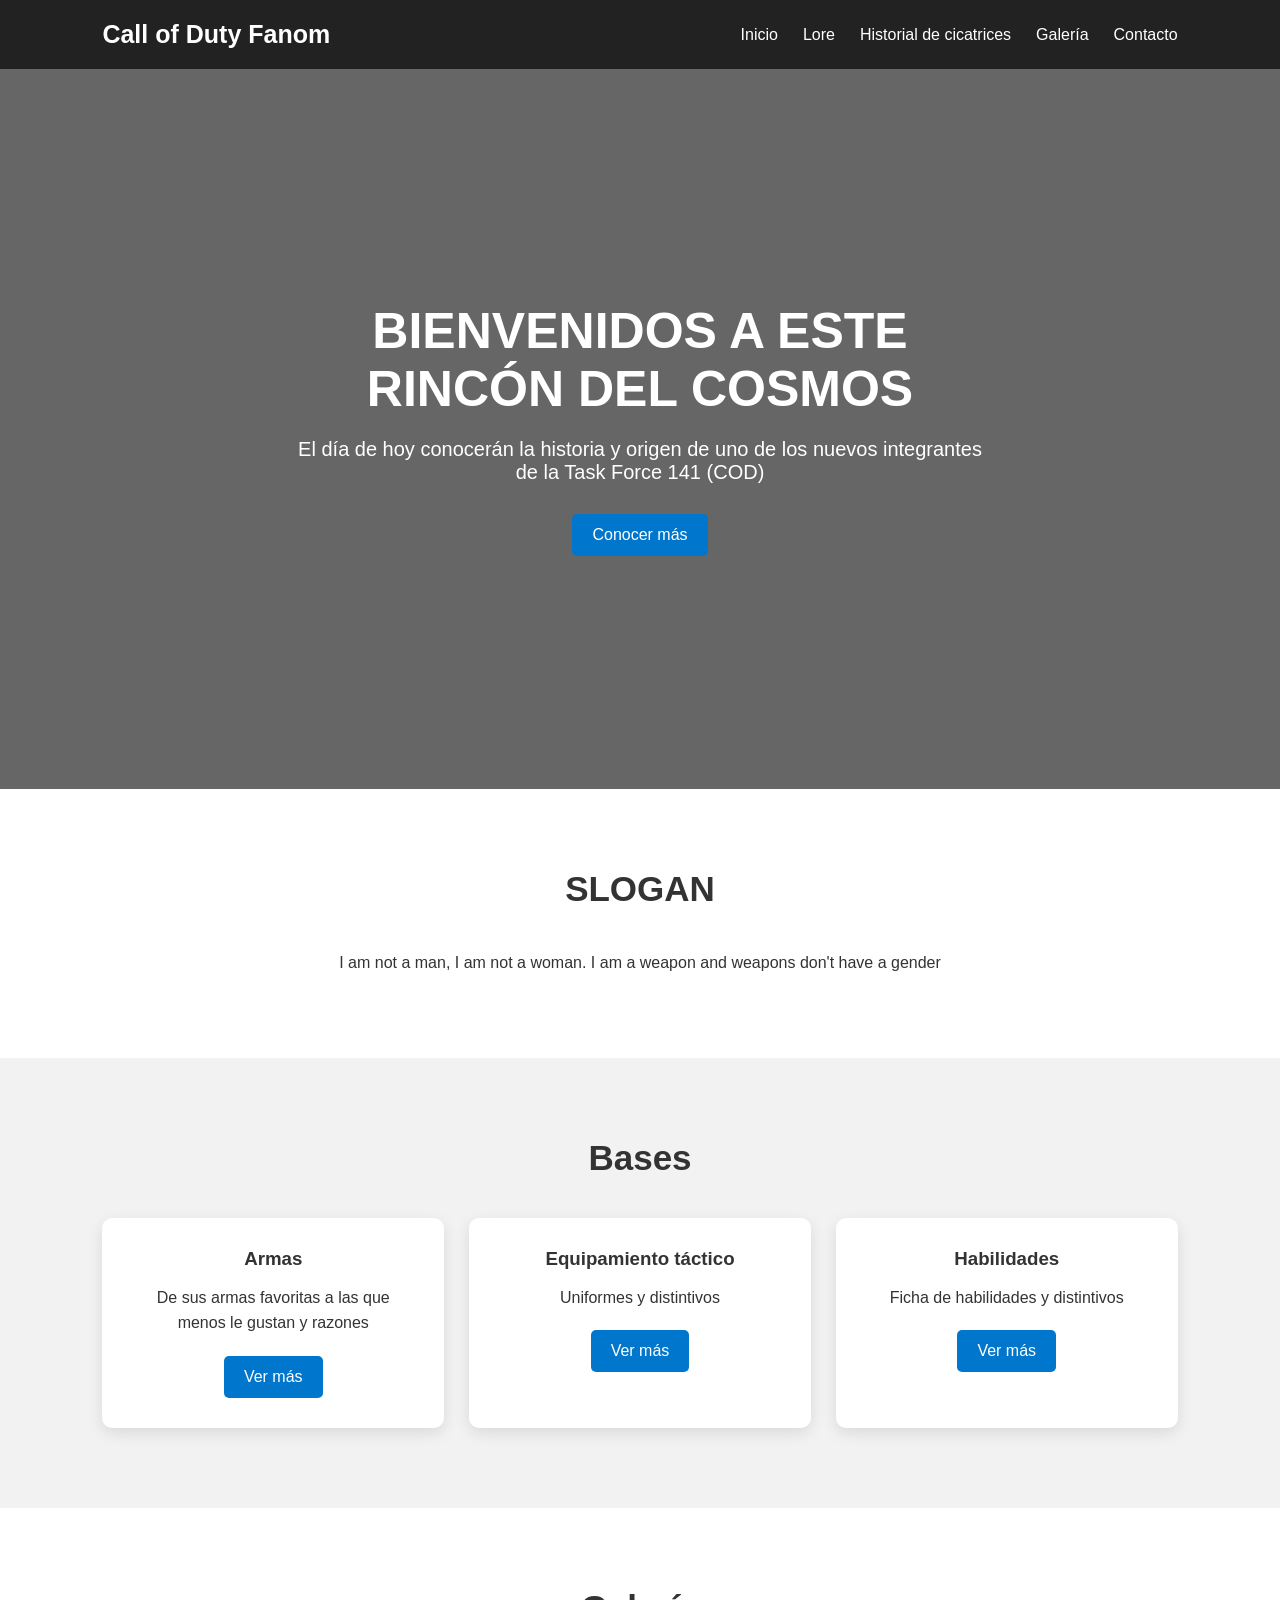
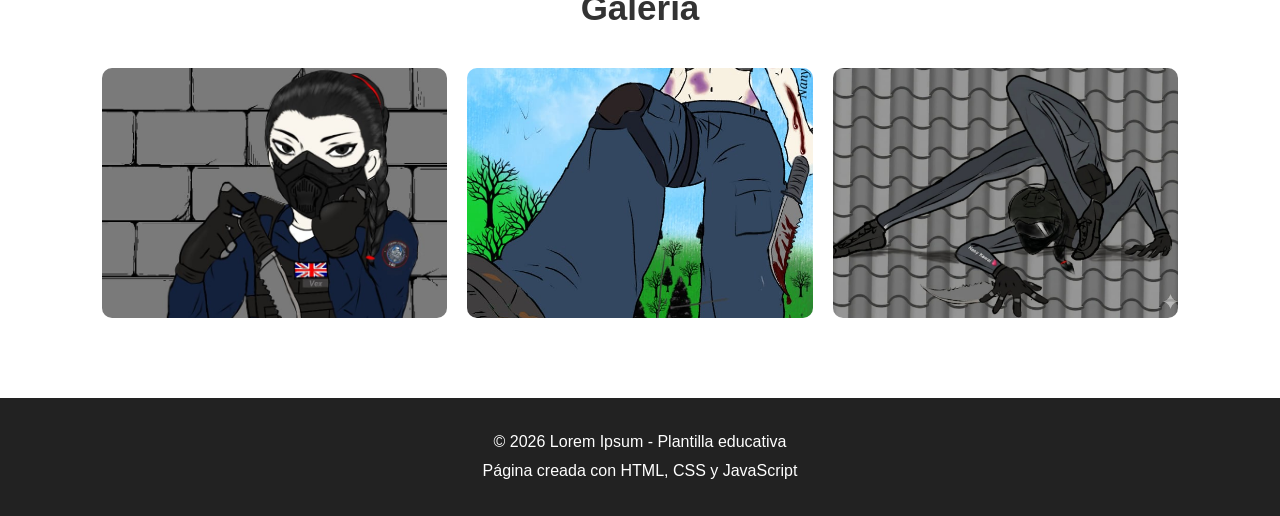
==== index.html @ 5d5fdd83 "Add files via upload" ====
<!DOCTYPE html>
<html lang="es">
<head>
    <meta charset="UTF-8">
    <meta name="viewport" content="width=device-width, initial-scale=1.0">

    <title>Call of Duty| Plantilla Fan Character (FC)</title>

    <!-- Conexión con CSS -->
    <link rel="stylesheet" href="styles.css">
</head>

<body>

    <!-- =========================
         ENCABEZADO
    ========================== -->
    <header>

        <div class="logo">
            Call of Duty Fanom
        </div>

        <nav>
            <a href="#inicio">Inicio</a>
            <a href="#nosotros">Lore</a>
            <a href="#servicios">Historial de cicatrices</a>
            <a href="#galeria">Galería</a>
            <a href="#contacto">Contacto</a>
        </nav>

    </header>


    <!-- =========================
         SECCIÓN PRINCIPAL
    ========================== -->
    <section id="inicio" class="hero">

        <div class="hero-text">

            <h1>BIENVENIDOS A ESTE RINCÓN DEL COSMOS</h1>

            <p>
                El día de hoy conocerán la historia y origen de uno de los nuevos integrantes de la Task Force 141 (COD)
            </p>

            <button onclick="mostrarMensaje()">
                Conocer más
            </button>

        </div>

    </section>


    <!-- =========================
         NOSOTROS
    ========================== -->
    <section id="nosotros" class="section">

        <h2>SLOGAN</h2>

        <p class="texto-centro">
            I am not a man, I am not a woman. I am a weapon and weapons don't have a gender
        </p>

    </section>


    <!-- =========================
         Bases
    ========================== -->
    <section id="servicios" class="section fondo">

        <h2>Bases</h2>

        <div class="cards">

            <div class="card">
                <h3>Armas</h3>
                <p>
                    De sus armas favoritas a las que menos le gustan y razones
                </p>

                <button onclick="mostrarServicio('Servicio 01')">
                    Ver más
                </button>
            </div>


            <div class="card">
                <h3>Equipamiento táctico</h3>
                <p>
                    Uniformes y distintivos
                </p>

                <button onclick="mostrarServicio('Servicio 02')">
                    Ver más
                </button>
            </div>


            <div class="card">
                <h3>Habilidades</h3>
                <p>
                    Ficha de habilidades y distintivos 
                </p>

                <button onclick="mostrarServicio('Servicio 03')">
                    Ver más
                </button>
            </div>

        </div>

    </section>


    <!-- =========================
         GALERÍA
    ========================== -->
    <section id="galeria" class="section">

        <h2>Galería</h2>

        <div class="galeria">

            <img
                src="a.jpeg"
                alt="Imagen 1"
                onclick="ampliarImagen(this)"
            >

            <img
                src="b.jpeg"
                alt="Imagen 2"
                onclick="ampliarImagen(this)"
            >

            <img
                src="c.jpeg"
                alt="Imagen 3"
                onclick="ampliarImagen(this)"
            >

        </div>

    </section>



    <!-- =========================
         PIE DE PÁGINA
    ========================== -->
    <footer>

        <p>
            © 2026 Lorem Ipsum - Plantilla educativa
        </p>

        <p>
            Página creada con HTML, CSS y JavaScript
        </p>

    </footer>


    <!-- Conexión con JavaScript -->
    <script src="script.js"></script>

</body>
</html>
---- styles.css ----
/* =========================
   CONFIGURACIÓN GENERAL
========================= */

* {
    margin: 0;
    padding: 0;
    box-sizing: border-box;
}

html {
    scroll-behavior: smooth;
}

body {
    font-family: Arial, sans-serif;
    background-color: #ffffff;
    color: #333333;
}


/* =========================
   ENCABEZADO
========================= */

header {
    background-color: #222222;
    color: white;

    display: flex;
    justify-content: space-between;
    align-items: center;

    padding: 20px 8%;

    position: sticky;
    top: 0;

    z-index: 1000;
}

.logo {
    font-size: 25px;
    font-weight: bold;
}

nav {
    display: flex;
    gap: 25px;
}

nav a {
    color: white;
    text-decoration: none;
}

nav a:hover {
    color: #00aaff;
}


/* =========================
   HERO
========================= */

.hero {
    min-height: 80vh;

    display: flex;
    justify-content: center;
    align-items: center;

    text-align: center;

    padding: 40px;

    background-image:
        linear-gradient(
            rgba(0, 0, 0, 0.6),
            rgba(0, 0, 0, 0.6)
        ),
        url("https://picsum.photos/1600/900");

    background-size: cover;
    background-position: center;

    color: white;
}

.hero-text {
    max-width: 700px;
}

.hero h1 {
    font-size: 50px;
    margin-bottom: 20px;
}

.hero p {
    font-size: 20px;
    margin-bottom: 30px;
}


/* =========================
   SECCIONES
========================= */

.section {
    padding: 80px 8%;
}

.section h2 {
    text-align: center;
    font-size: 35px;
    margin-bottom: 40px;
}

.fondo {
    background-color: #f2f2f2;
}

.texto-centro {
    max-width: 800px;
    margin: auto;
    text-align: center;
    line-height: 1.8;
}


/* =========================
   BOTONES
========================= */

button {
    background-color: #0077cc;
    color: white;

    border: none;

    padding: 12px 20px;

    border-radius: 5px;

    cursor: pointer;

    font-size: 16px;
}

button:hover {
    background-color: #005fa3;
}


/* =========================
   TARJETAS
========================= */

.cards {
    display: grid;

    grid-template-columns:
        repeat(3, 1fr);

    gap: 25px;
}

.card {
    background-color: white;

    padding: 30px;

    text-align: center;

    border-radius: 10px;

    box-shadow:
        0 5px 15px rgba(0, 0, 0, 0.1);
}

.card h3 {
    margin-bottom: 15px;
}

.card p {
    margin-bottom: 20px;
    line-height: 1.6;
}


/* =========================
   GALERÍA
========================= */

.galeria {
    display: grid;

    grid-template-columns:
        repeat(3, 1fr);

    gap: 20px;
}

.galeria img {
    width: 100%;

    height: 250px;

    object-fit: cover;

    border-radius: 10px;

    cursor: pointer;

    transition: transform 0.3s;
}

.galeria img:hover {
    transform: scale(1.03);
}


/* =========================
   CALCULADORA
========================= */

.calculadora {
    max-width: 400px;

    margin: auto;

    text-align: center;

    background-color: white;

    padding: 30px;

    border-radius: 10px;

    box-shadow:
        0 5px 15px rgba(0, 0, 0, 0.1);
}

.calculadora input {
    width: 100%;

    padding: 12px;

    margin-bottom: 10px;

    border: 1px solid #ccc;

    border-radius: 5px;
}

.botones-calculadora {
    display: flex;

    justify-content: center;

    gap: 10px;

    margin: 20px 0;
}


/* =========================
   FORMULARIO
========================= */

form {
    max-width: 600px;

    margin: auto;

    display: flex;

    flex-direction: column;

    gap: 15px;
}

form input,
form textarea {
    padding: 15px;

    border: 1px solid #ccc;

    border-radius: 5px;

    font-family: Arial;
}

form textarea {
    height: 150px;

    resize: vertical;
}


/* =========================
   PIE DE PÁGINA
========================= */

footer {
    background-color: #222222;

    color: white;

    text-align: center;

    padding: 30px;

    line-height: 1.8;
}


/* =========================
   RESPONSIVE
========================= */

@media (max-width: 768px) {

    header {
        flex-direction: column;

        gap: 20px;
    }

    nav {
        flex-wrap: wrap;

        justify-content: center;
    }

    .hero h1 {
        font-size: 35px;
    }

    .cards {
        grid-template-columns: 1fr;
    }

    .galeria {
        grid-template-columns: 1fr;
    }

}
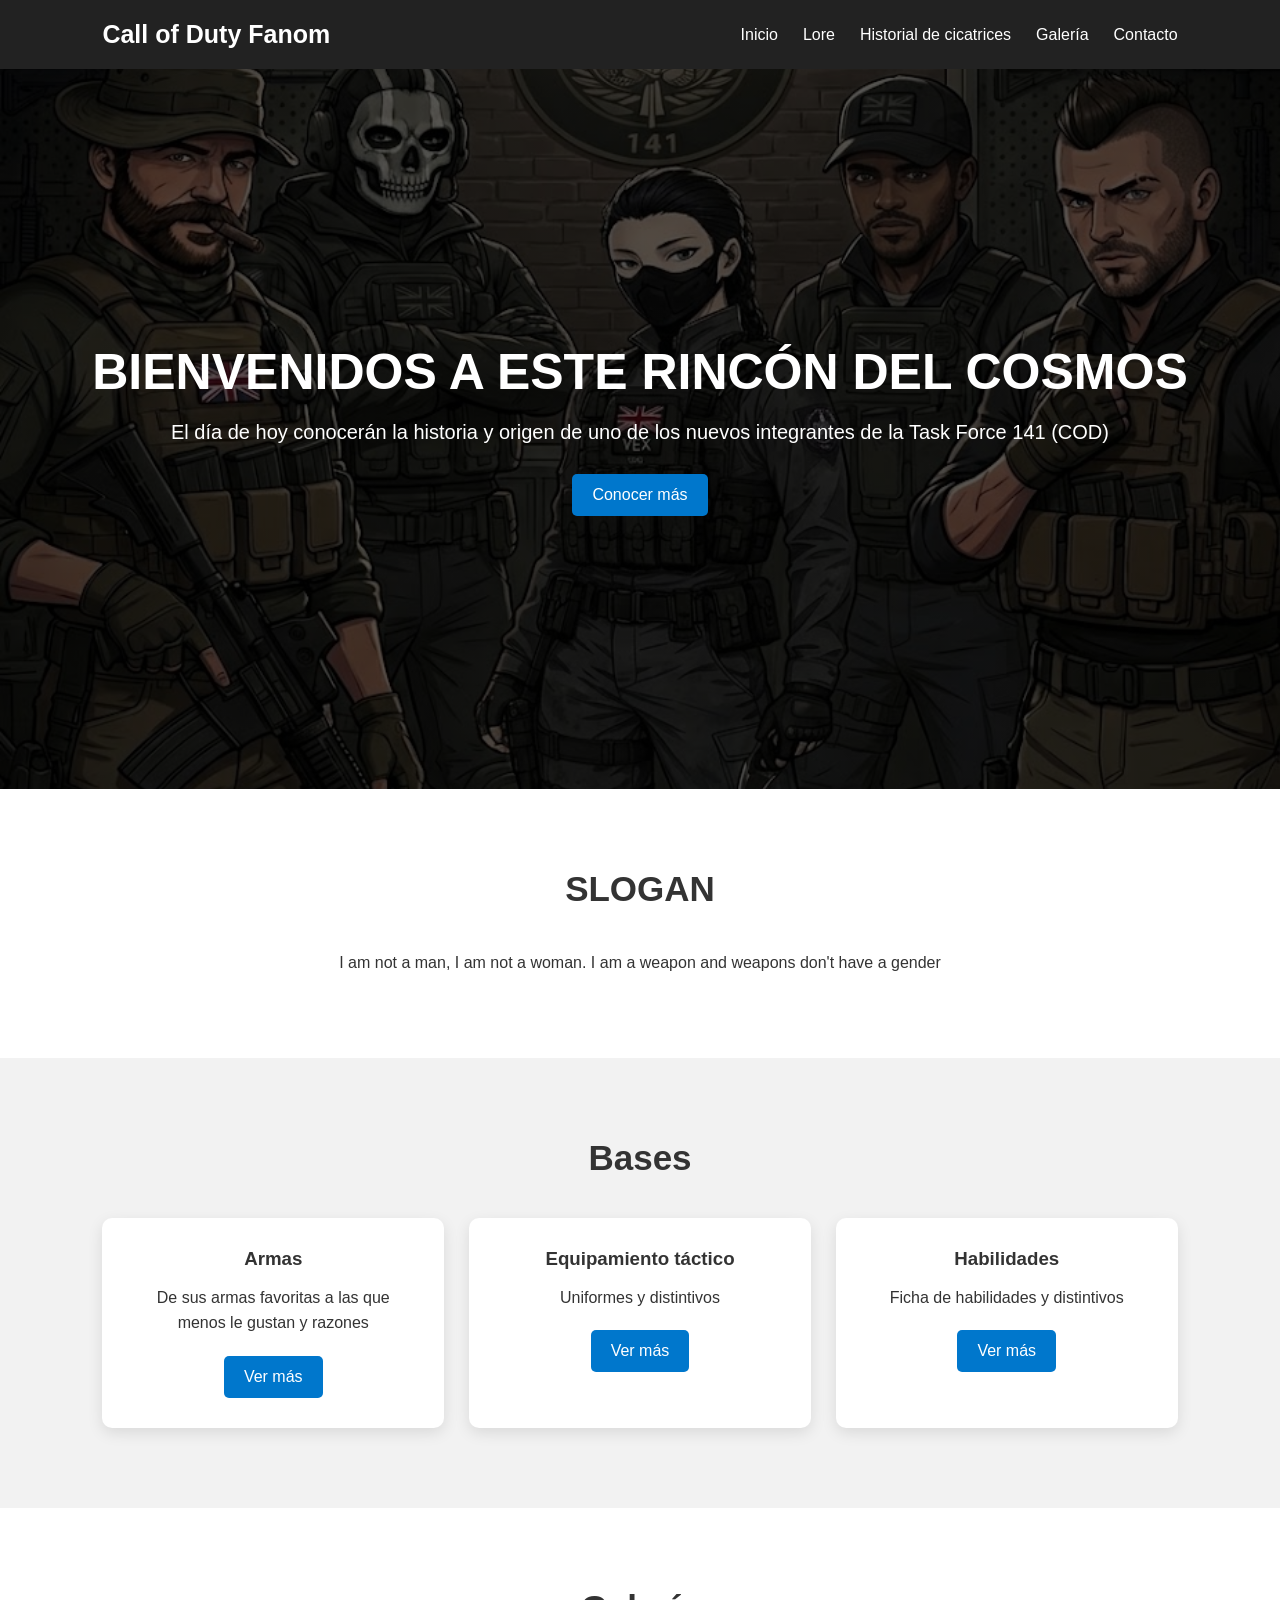
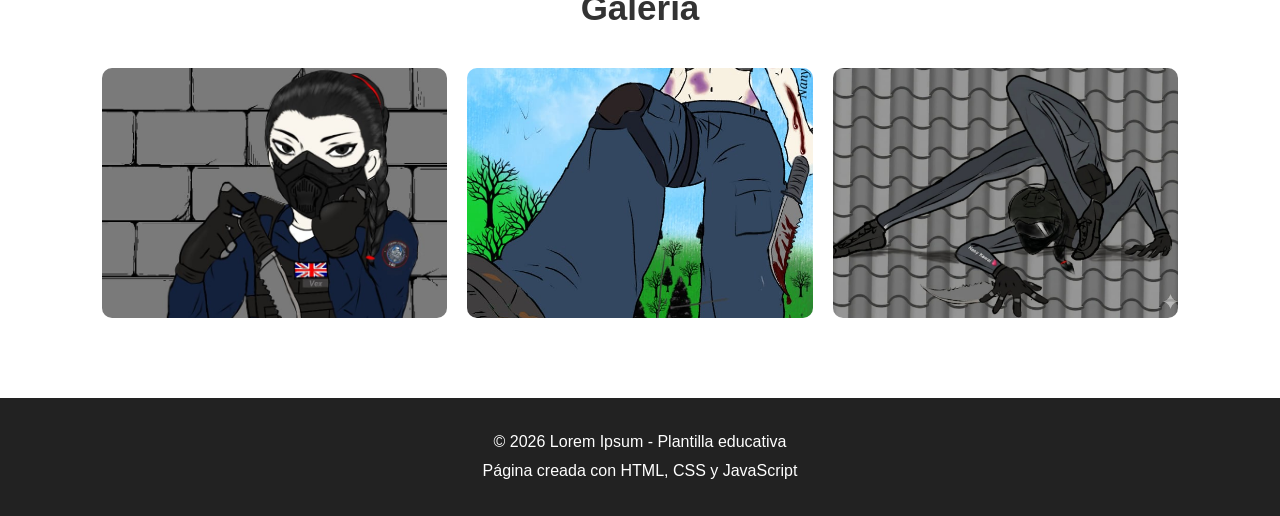
==== commit 8e07655c: "Update index.html" ====
--- a/index.html
+++ b/index.html
@@ -101,13 +101,13 @@
             </div>
 
 
-            <div class="card">
+           <div class="card">
                 <h3>Habilidades</h3>
                 <p>
                     Ficha de habilidades y distintivos 
                 </p>
 
-                <button onclick="mostrarServicio('Servicio 03')">
+                <button onclick="mostrarServicio('habilidades')">
                     Ver más
                 </button>
             </div>
@@ -116,8 +116,11 @@
 
     </section>
 
-
-    <!-- =========================
+    <!-- Pantalla donde se mostrará la información detallada -->
+    <div id="pantalla-detalle" style="max-width: 800px; margin: 30px auto; padding: 25px; background-color: #1a1a1a; color: #ffffff; border-radius: 8px; border: 1px solid #333; text-align: left; display: none;">
+        <h3 id="titulo-detalle" style="color: #007bff; margin-bottom: 15px;"></h3>
+        <div id="texto-detalle" style="line-height: 1.6; font-size: 14px; color: #cccccc;"></div>
+    </div>    <!-- =========================
          GALERÍA
     ========================== -->
     <section id="galeria" class="section">
@@ -170,4 +173,4 @@
     <script src="script.js"></script>
 
 </body>
-</html>+</html>
--- a/styles.css
+++ b/styles.css
@@ -74,17 +74,15 @@
 
     padding: 40px;
 
-    background-image:
-        linear-gradient(
-            rgba(0, 0, 0, 0.6),
-            rgba(0, 0, 0, 0.6)
-        ),
-        url("https://picsum.photos/1600/900");
-
+background-image: linear-gradient(rgba(0, 0, 0, 0.65), rgba(0, 0, 0, 0.65)), url('taskforce141.jpg');
     background-size: cover;
     background-position: center;
-
-    color: white;
+    background-repeat: no-repeat;
+
+    color: #ffffff;
+}
+
+    color: gray;
 }
 
 .hero-text {
@@ -345,4 +343,4 @@
         grid-template-columns: 1fr;
     }
 
-}+}
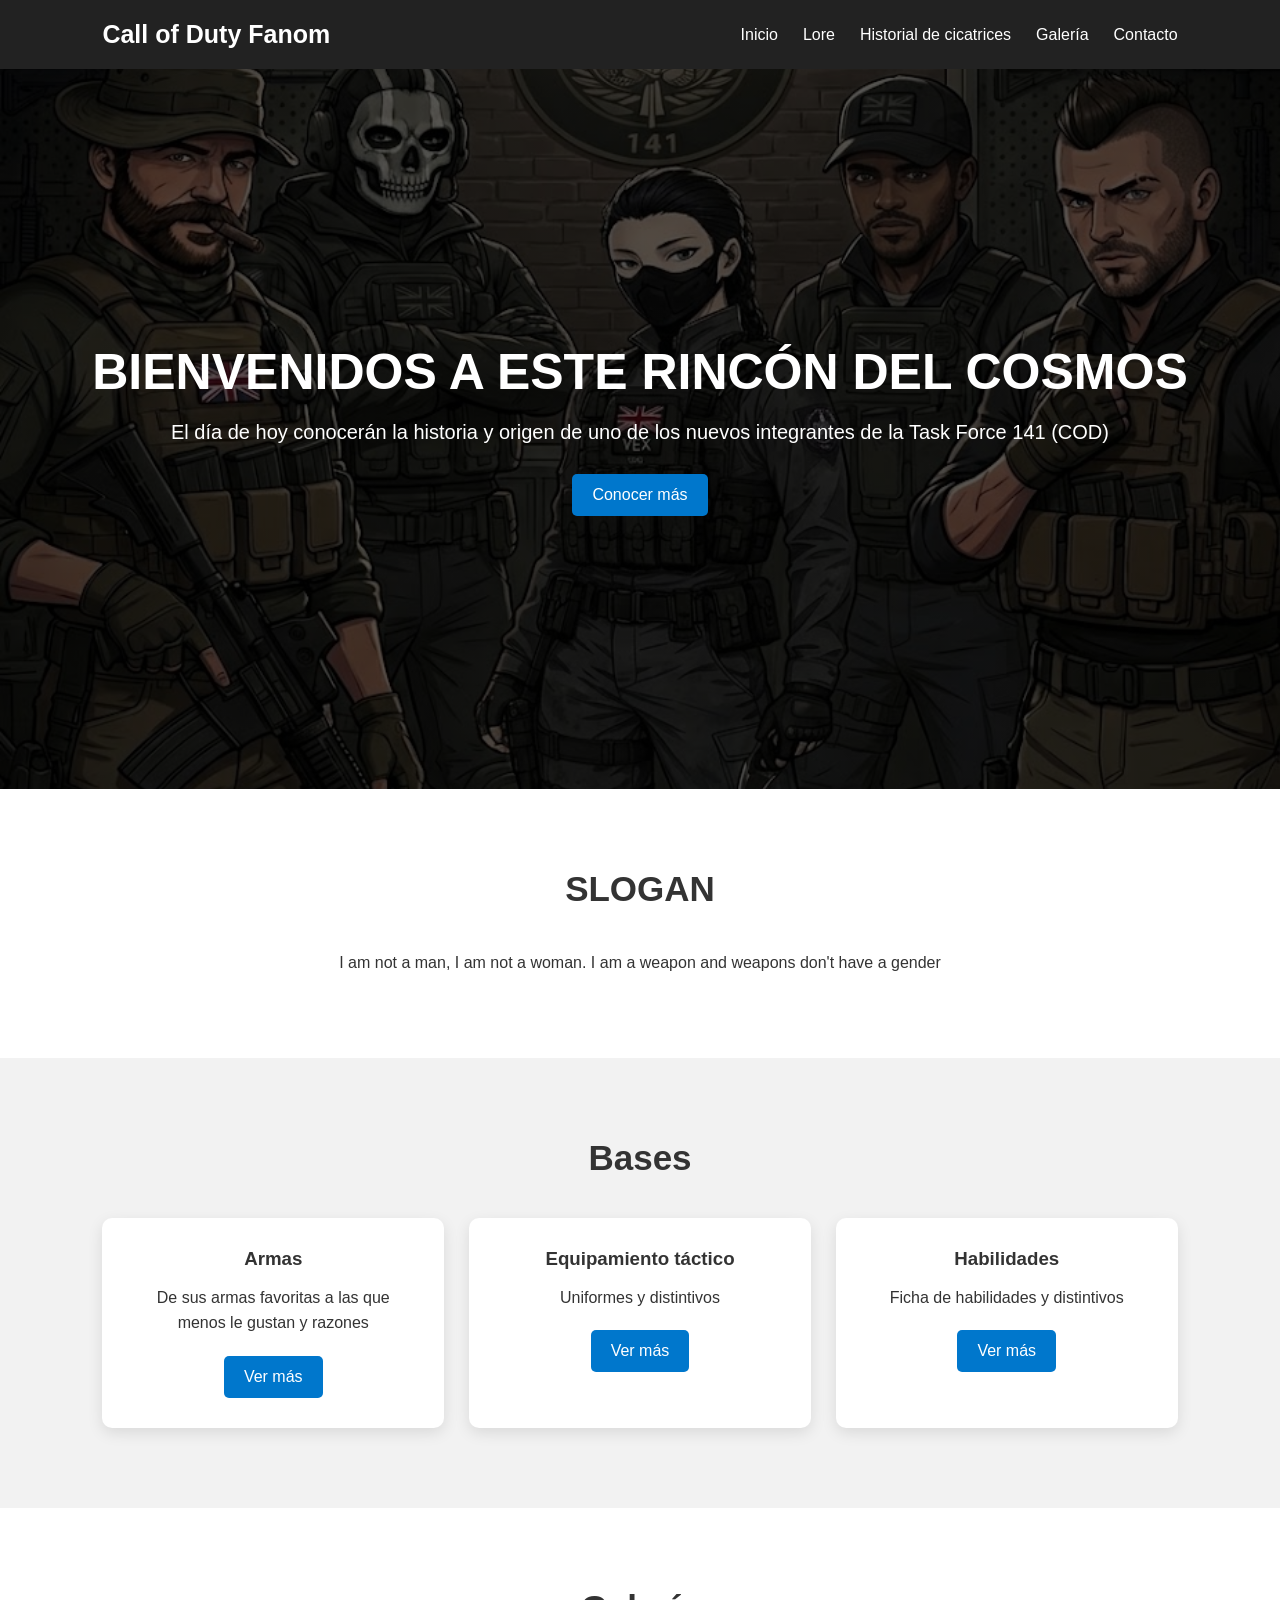
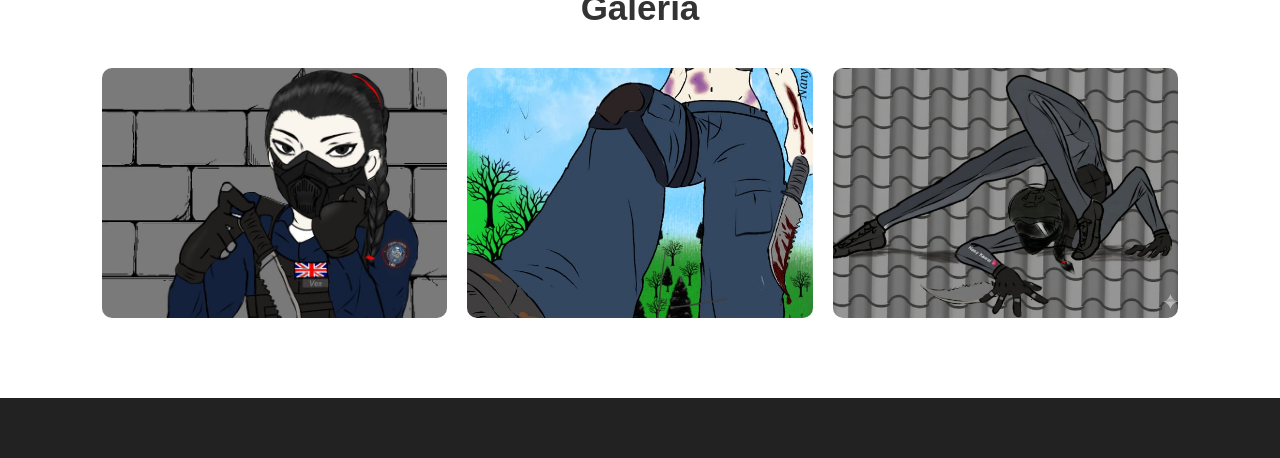
==== commit 4cdf8f65: "Update index.html" ====
--- a/index.html
+++ b/index.html
@@ -158,19 +158,12 @@
     ========================== -->
     <footer>
 
-        <p>
-            © 2026 Lorem Ipsum - Plantilla educativa
-        </p>
-
-        <p>
-            Página creada con HTML, CSS y JavaScript
-        </p>
 
     </footer>
 
 
     <!-- Conexión con JavaScript -->
-    <script src="script.js"></script>
+    <script src="script.js?v=2"></script>
 
 </body>
 </html>
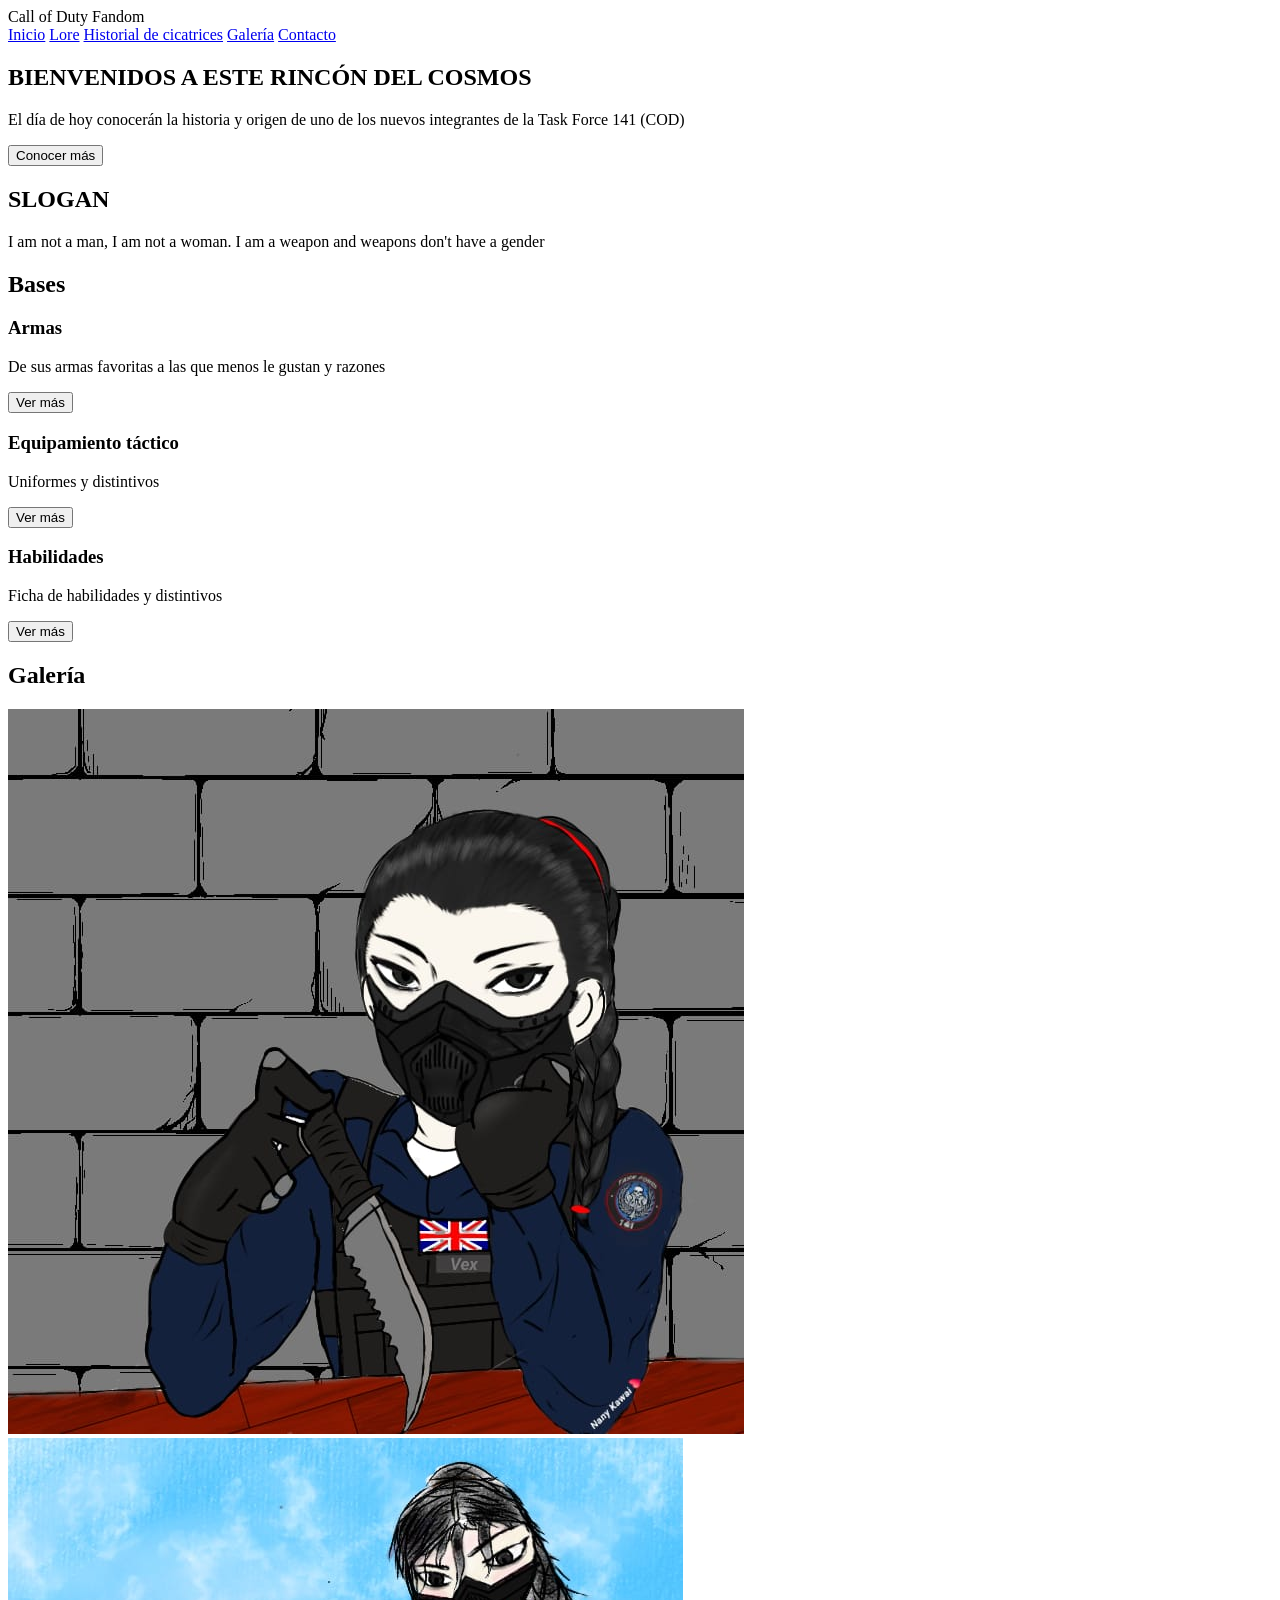
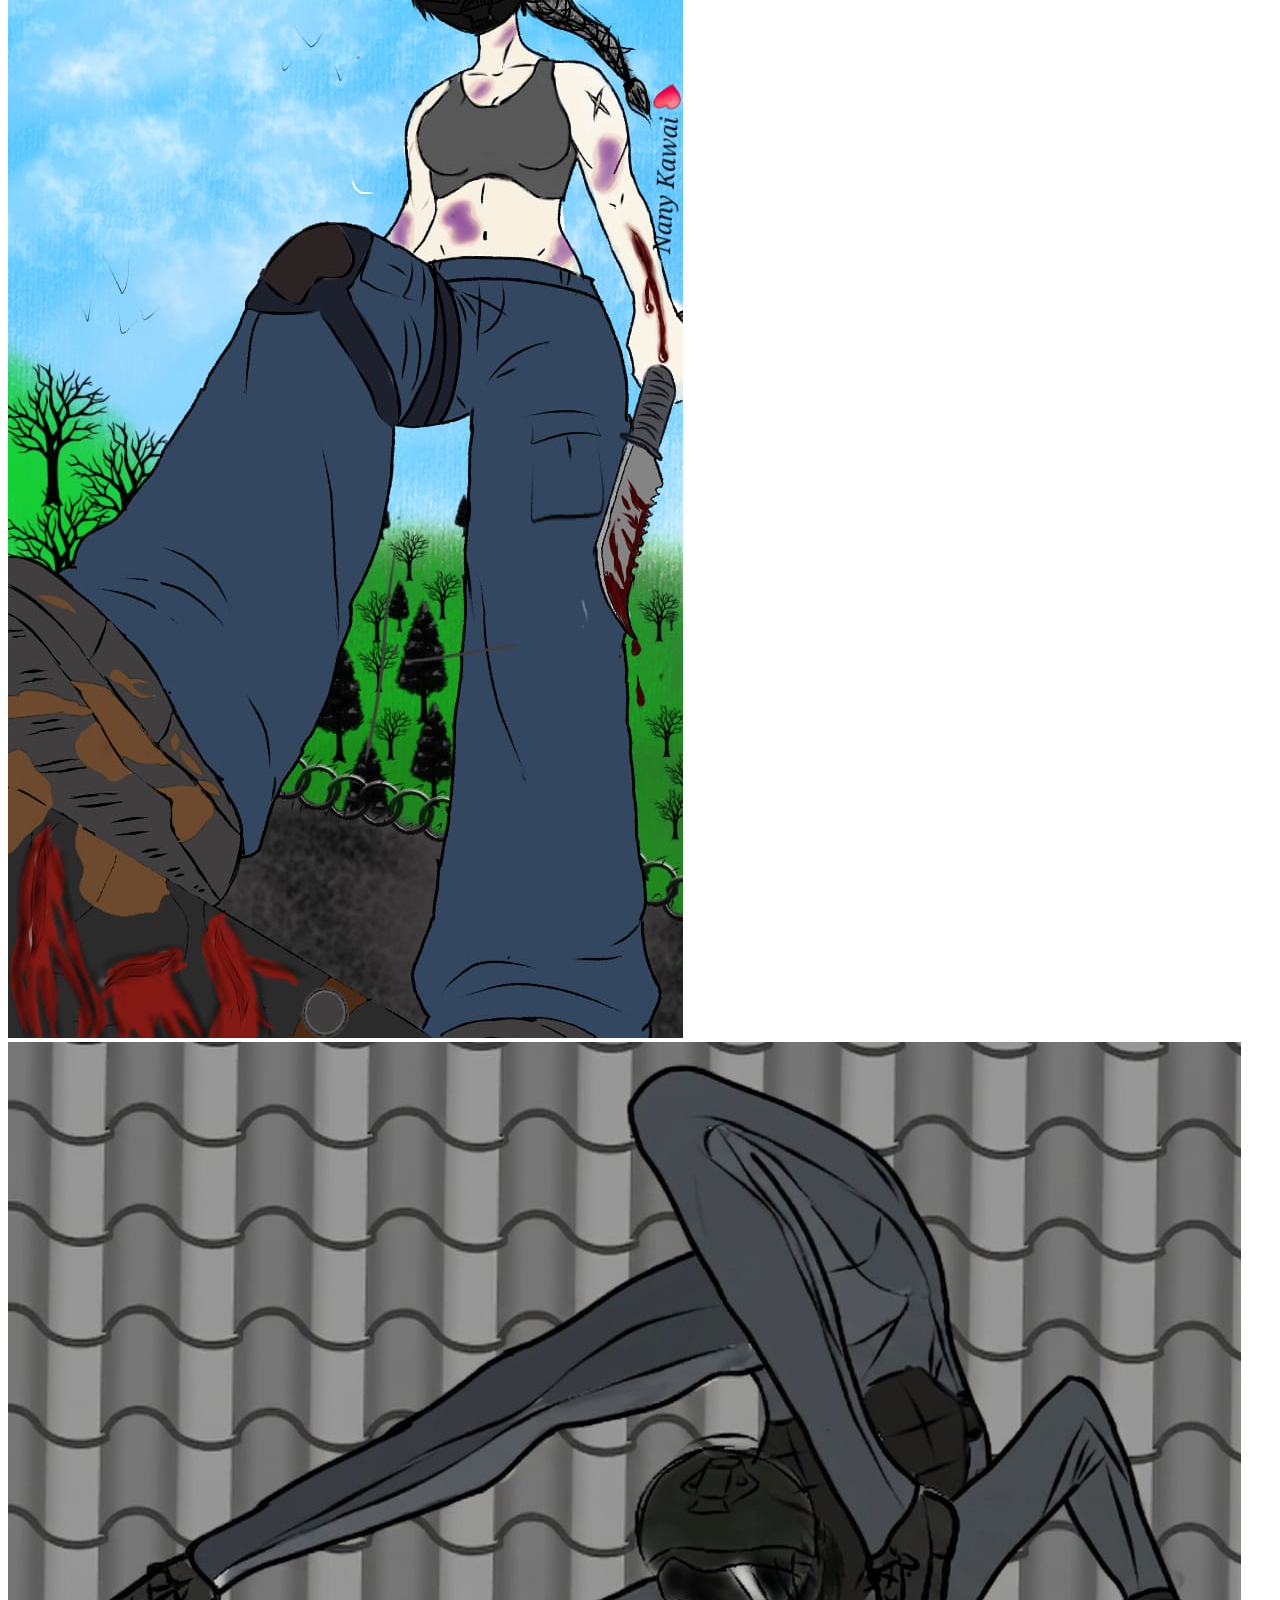
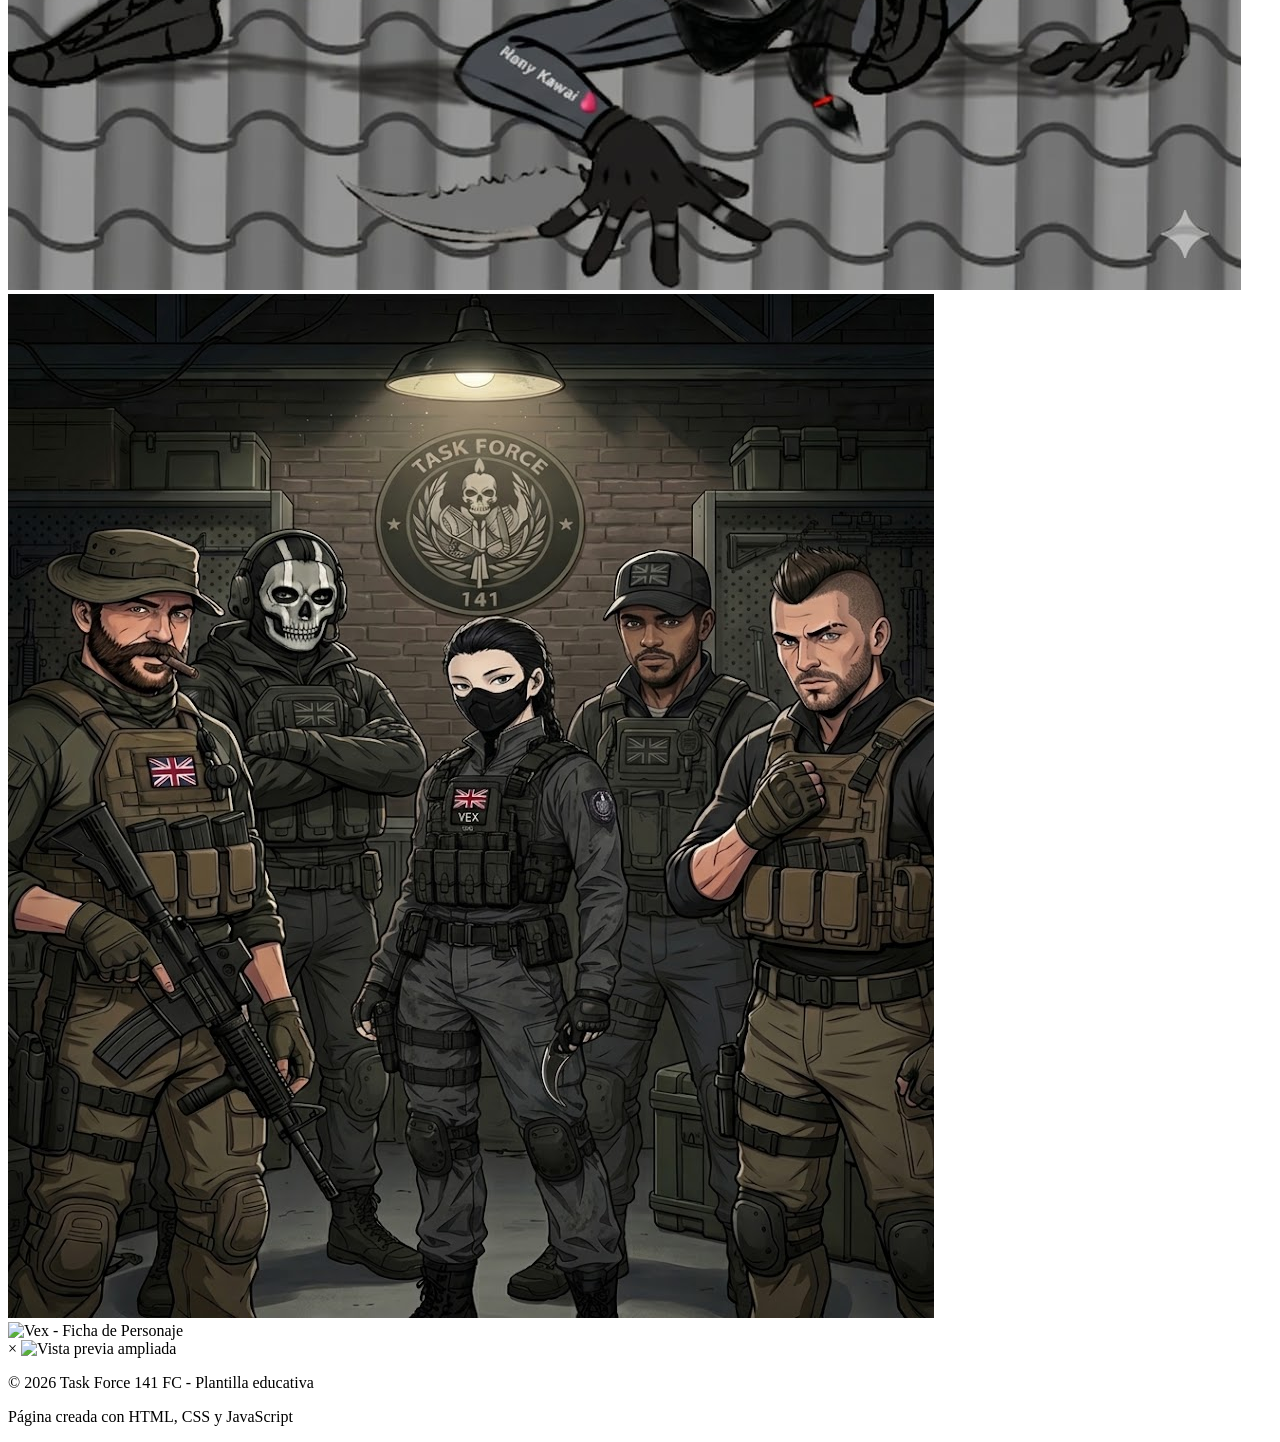
==== commit cc664993: "Rename index (1).html to index.html" ====
--- a/index.html
+++ b/index.html
@@ -1,169 +1,200 @@
-<!DOCTYPE html>
-<html lang="es">
-<head>
-    <meta charset="UTF-8">
-    <meta name="viewport" content="width=device-width, initial-scale=1.0">
-
-    <title>Call of Duty| Plantilla Fan Character (FC)</title>
-
-    <!-- Conexión con CSS -->
-    <link rel="stylesheet" href="styles.css">
-</head>
-
-<body>
-
-    <!-- =========================
-         ENCABEZADO
-    ========================== -->
-    <header>
-
-        <div class="logo">
-            Call of Duty Fanom
-        </div>
-
-        <nav>
-            <a href="#inicio">Inicio</a>
-            <a href="#nosotros">Lore</a>
-            <a href="#servicios">Historial de cicatrices</a>
-            <a href="#galeria">Galería</a>
-            <a href="#contacto">Contacto</a>
-        </nav>
-
-    </header>
-
-
-    <!-- =========================
-         SECCIÓN PRINCIPAL
-    ========================== -->
-    <section id="inicio" class="hero">
-
-        <div class="hero-text">
-
-            <h1>BIENVENIDOS A ESTE RINCÓN DEL COSMOS</h1>
-
-            <p>
-                El día de hoy conocerán la historia y origen de uno de los nuevos integrantes de la Task Force 141 (COD)
-            </p>
-
-            <button onclick="mostrarMensaje()">
-                Conocer más
-            </button>
-
-        </div>
-
-    </section>
-
-
-    <!-- =========================
-         NOSOTROS
-    ========================== -->
-    <section id="nosotros" class="section">
-
-        <h2>SLOGAN</h2>
-
-        <p class="texto-centro">
-            I am not a man, I am not a woman. I am a weapon and weapons don't have a gender
-        </p>
-
-    </section>
-
-
-    <!-- =========================
-         Bases
-    ========================== -->
-    <section id="servicios" class="section fondo">
-
-        <h2>Bases</h2>
-
-        <div class="cards">
-
-            <div class="card">
-                <h3>Armas</h3>
-                <p>
-                    De sus armas favoritas a las que menos le gustan y razones
-                </p>
-
-                <button onclick="mostrarServicio('Servicio 01')">
-                    Ver más
-                </button>
-            </div>
-
-
-            <div class="card">
-                <h3>Equipamiento táctico</h3>
-                <p>
-                    Uniformes y distintivos
-                </p>
-
-                <button onclick="mostrarServicio('Servicio 02')">
-                    Ver más
-                </button>
-            </div>
-
-
-           <div class="card">
-                <h3>Habilidades</h3>
-                <p>
-                    Ficha de habilidades y distintivos 
-                </p>
-
-                <button onclick="mostrarServicio('habilidades')">
-                    Ver más
-                </button>
-            </div>
-
-        </div>
-
-    </section>
-
-    <!-- Pantalla donde se mostrará la información detallada -->
-    <div id="pantalla-detalle" style="max-width: 800px; margin: 30px auto; padding: 25px; background-color: #1a1a1a; color: #ffffff; border-radius: 8px; border: 1px solid #333; text-align: left; display: none;">
-        <h3 id="titulo-detalle" style="color: #007bff; margin-bottom: 15px;"></h3>
-        <div id="texto-detalle" style="line-height: 1.6; font-size: 14px; color: #cccccc;"></div>
-    </div>    <!-- =========================
-         GALERÍA
-    ========================== -->
-    <section id="galeria" class="section">
-
-        <h2>Galería</h2>
-
-        <div class="galeria">
-
-            <img
-                src="a.jpeg"
-                alt="Imagen 1"
-                onclick="ampliarImagen(this)"
-            >
-
-            <img
-                src="b.jpeg"
-                alt="Imagen 2"
-                onclick="ampliarImagen(this)"
-            >
-
-            <img
-                src="c.jpeg"
-                alt="Imagen 3"
-                onclick="ampliarImagen(this)"
-            >
-
-        </div>
-
-    </section>
-
-
-
-    <!-- =========================
-         PIE DE PÁGINA
-    ========================== -->
-    <footer>
-
-
-    </footer>
-
-
-    <!-- Conexión con JavaScript -->
-    <script src="script.js?v=2"></script>
-
-</body>
-</html>
+<!DOCTYPE html>
+<html lang="es">
+<head>
+    <meta charset="UTF-8">
+    <meta name="viewport" content="width=device-width, initial-scale=1.0">
+
+    <title>Call of Duty | Plantilla Fan Character (FC)</title>
+
+    <!-- Conexión con CSS -->
+    <link rel="stylesheet" href="styles.css">
+</head>
+
+<body>
+
+    <!-- =========================
+         ENCABEZADO
+    ========================== -->
+    <header>
+
+        <div class="logo">
+            Call of Duty Fandom
+        </div>
+
+        <nav>
+            <a href="#inicio">Inicio</a>
+            <a href="#nosotros">Lore</a>
+            <a href="#servicios">Historial de cicatrices</a>
+            <a href="#galeria">Galería</a>
+            <a href="#contacto">Contacto</a>
+        </nav>
+
+    </header>
+
+
+    <!-- =========================
+         SECCIÓN PRINCIPAL
+    ========================== -->
+    <section id="inicio" class="hero">
+
+        <div class="hero-text">
+
+            <h1>BIENVENIDOS A ESTE RINCÓN DEL COSMOS</h1>
+
+            <p>
+                El día de hoy conocerán la historia y origen de uno de los nuevos integrantes de la Task Force 141 (COD)
+            </p>
+
+            <button onclick="mostrarMensaje()">
+                Conocer más
+            </button>
+
+        </div>
+
+    </section>
+
+
+    <!-- =========================
+         NOSOTROS
+    ========================== -->
+    <section id="nosotros" class="section">
+
+        <h2>SLOGAN</h2>
+
+        <p class="texto-centro">
+            I am not a man, I am not a woman. I am a weapon and weapons don't have a gender
+        </p>
+
+    </section>
+
+
+    <!-- =========================
+         Bases
+    ========================== -->
+    <section id="servicios" class="section fondo">
+
+        <h2>Bases</h2>
+
+        <div class="cards">
+
+            <div class="card">
+                <h3>Armas</h3>
+                <p>
+                    De sus armas favoritas a las que menos le gustan y razones
+                </p>
+
+                <button onclick="mostrarServicio('Servicio 01')">
+                    Ver más
+                </button>
+            </div>
+
+
+            <div class="card">
+                <h3>Equipamiento táctico</h3>
+                <p>
+                    Uniformes y distintivos
+                </p>
+
+                <button onclick="mostrarServicio('Servicio 02')">
+                    Ver más
+                </button>
+            </div>
+
+
+            <div class="card">
+                <h3>Habilidades</h3>
+                <p>
+                    Ficha de habilidades y distintivos 
+                </p>
+
+                <button onclick="mostrarServicio('Servicio 03')">
+                    Ver más
+                </button>
+            </div>
+
+        </div>
+
+    </section>
+
+
+    <!-- =========================
+         GALERÍA
+    ========================== -->
+    <section id="galeria" class="section">
+
+        <h2>Galería</h2>
+
+        <div class="galeria">
+
+            <div class="galeria-item">
+                <img
+                    src="a.jpeg"
+                    alt="Vex - Ilustración 1"
+                    onclick="ampliarImagen(this)"
+                >
+            </div>
+
+            <div class="galeria-item">
+                <img
+                    src="b.jpeg"
+                    alt="Vex - Ilustración 2"
+                    onclick="ampliarImagen(this)"
+                >
+            </div>
+
+            <div class="galeria-item">
+                <img
+                    src="c.jpeg"
+                    alt="Vex - Ilustración 3"
+                    onclick="ampliarImagen(this)"
+                >
+            </div>
+
+            <div class="galeria-item">
+                <img
+                    src="taskforce141.jpg"
+                    alt="Vex con Task Force 141"
+                    onclick="ampliarImagen(this)"
+                >
+            </div>
+
+            <div class="galeria-item">
+                <img
+                    src="vex.jpg"
+                    alt="Vex - Ficha de Personaje"
+                    onclick="ampliarImagen(this)"
+                >
+            </div>
+
+        </div>
+
+    </section>
+
+    <!-- Modal para ver imagen ampliada libre de recortes -->
+    <div id="modal-imagen" class="modal" onclick="cerrarModal()">
+        <span class="modal-close">&times;</span>
+        <img class="modal-content" id="img-ampliada" alt="Vista previa ampliada">
+    </div>
+
+
+    <!-- =========================
+         PIE DE PÁGINA
+    ========================== -->
+    <footer>
+
+        <p>
+            © 2026 Task Force 141 FC - Plantilla educativa
+        </p>
+
+        <p>
+            Página creada con HTML, CSS y JavaScript
+        </p>
+
+    </footer>
+
+
+    <!-- Conexión con JavaScript -->
+    <script src="script.js"></script>
+
+</body>
+</html>
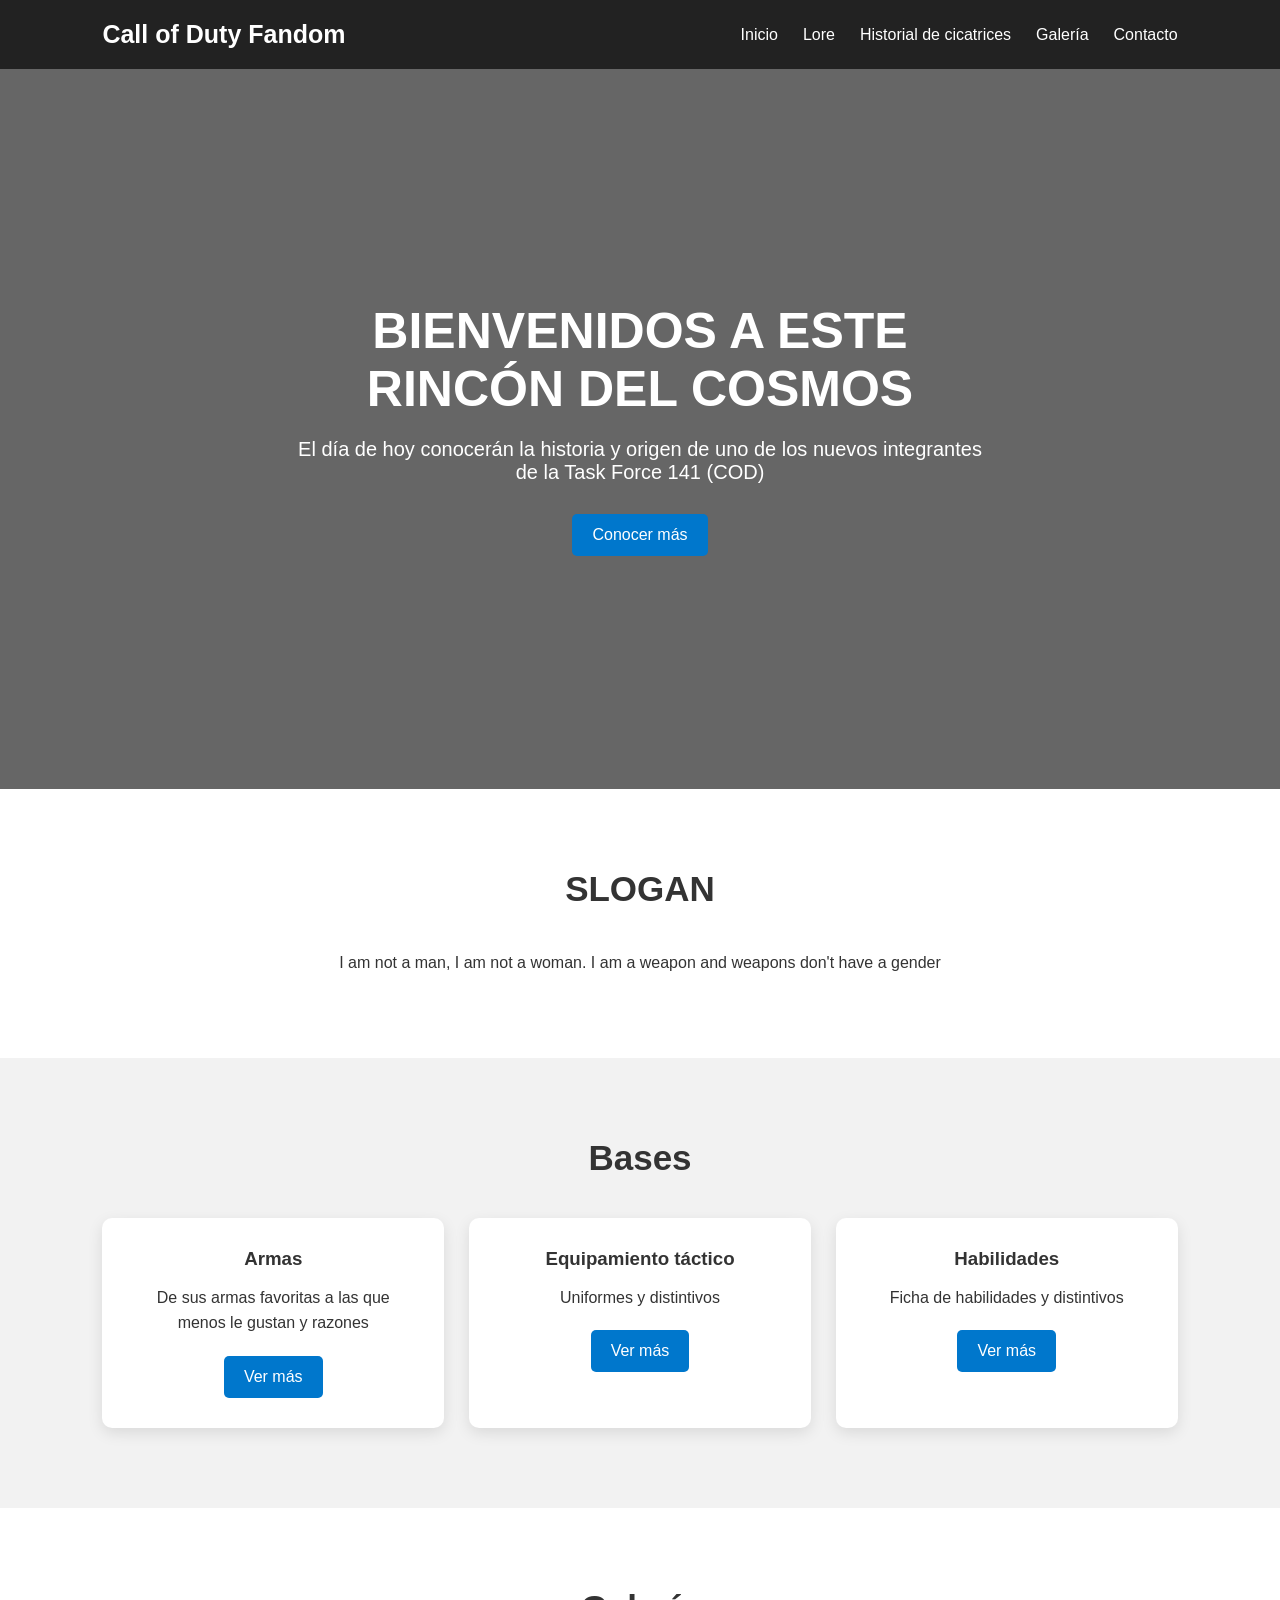
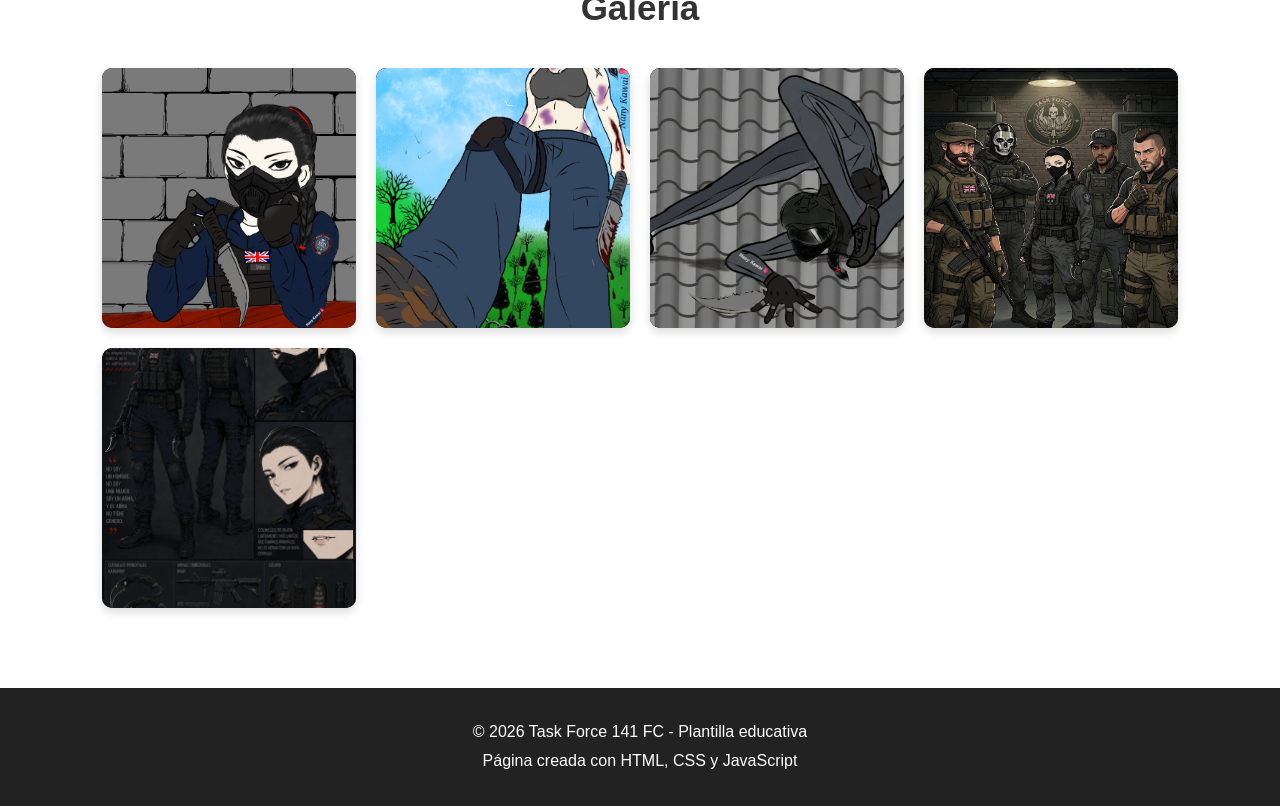
==== commit d5865ec4: "Update index.html" ====
--- a/index.html
+++ b/index.html
@@ -160,7 +160,7 @@
 
             <div class="galeria-item">
                 <img
-                    src="vex.jpg"
+                    src="vex.png"
                     alt="Vex - Ficha de Personaje"
                     onclick="ampliarImagen(this)"
                 >
--- a/styles.css
+++ b/styles.css
@@ -0,0 +1,320 @@
+/* =========================
+   CONFIGURACIÓN GENERAL
+========================= */
+
+* {
+    margin: 0;
+    padding: 0;
+    box-sizing: border-box;
+}
+
+html {
+    scroll-behavior: smooth;
+}
+
+body {
+    font-family: Arial, sans-serif;
+    background-color: #ffffff;
+    color: #333333;
+}
+
+img {
+    max-width: 100%;
+    height: auto;
+    display: block;
+}
+
+
+/* =========================
+   ENCABEZADO
+========================= */
+
+header {
+    background-color: #222222;
+    color: white;
+
+    display: flex;
+    justify-content: space-between;
+    align-items: center;
+
+    padding: 20px 8%;
+
+    position: sticky;
+    top: 0;
+
+    z-index: 1000;
+}
+
+.logo {
+    font-size: 25px;
+    font-weight: bold;
+}
+
+nav {
+    display: flex;
+    gap: 25px;
+}
+
+nav a {
+    color: white;
+    text-decoration: none;
+}
+
+nav a:hover {
+    color: #00aaff;
+}
+
+
+/* =========================
+   HERO
+========================= */
+
+.hero {
+    min-height: 80vh;
+
+    display: flex;
+    justify-content: center;
+    align-items: center;
+
+    text-align: center;
+
+    padding: 40px;
+
+    background-image:
+        linear-gradient(
+            rgba(0, 0, 0, 0.6),
+            rgba(0, 0, 0, 0.6)
+        ),
+        url("https://picsum.photos/1600/900");
+
+    background-size: cover;
+    background-position: center;
+
+    color: white;
+}
+
+.hero-text {
+    max-width: 700px;
+}
+
+.hero h1 {
+    font-size: 50px;
+    margin-bottom: 20px;
+}
+
+.hero p {
+    font-size: 20px;
+    margin-bottom: 30px;
+}
+
+
+/* =========================
+   SECCIONES
+========================= */
+
+.section {
+    padding: 80px 8%;
+}
+
+.section h2 {
+    text-align: center;
+    font-size: 35px;
+    margin-bottom: 40px;
+}
+
+.fondo {
+    background-color: #f2f2f2;
+}
+
+.texto-centro {
+    max-width: 800px;
+    margin: auto;
+    text-align: center;
+    line-height: 1.8;
+}
+
+
+/* =========================
+   BOTONES
+========================= */
+
+button {
+    background-color: #0077cc;
+    color: white;
+
+    border: none;
+
+    padding: 12px 20px;
+
+    border-radius: 5px;
+
+    cursor: pointer;
+
+    font-size: 16px;
+}
+
+button:hover {
+    background-color: #005fa3;
+}
+
+
+/* =========================
+   TARJETAS
+========================= */
+
+.cards {
+    display: grid;
+
+    grid-template-columns:
+        repeat(3, 1fr);
+
+    gap: 25px;
+}
+
+.card {
+    background-color: white;
+
+    padding: 30px;
+
+    text-align: center;
+
+    border-radius: 10px;
+
+    box-shadow:
+        0 5px 15px rgba(0, 0, 0, 0.1);
+}
+
+.card h3 {
+    margin-bottom: 15px;
+}
+
+.card p {
+    margin-bottom: 20px;
+    line-height: 1.6;
+}
+
+
+/* =========================
+   GALERÍA RESPONSIVA
+========================= */
+
+.galeria {
+    display: grid;
+    grid-template-columns: repeat(auto-fit, minmax(250px, 1fr));
+    gap: 20px;
+    align-items: center;
+}
+
+.galeria-item {
+    width: 100%;
+    border-radius: 10px;
+    overflow: hidden;
+    background-color: #1a1a1a;
+    box-shadow: 0 4px 10px rgba(0,0,0,0.15);
+    display: flex;
+    justify-content: center;
+    align-items: center;
+}
+
+.galeria-item img {
+    width: 100%;
+    height: 260px;
+    object-fit: cover;
+    object-position: center;
+    border-radius: 10px;
+    cursor: pointer;
+    transition: transform 0.3s ease, filter 0.3s ease;
+}
+
+.galeria-item img:hover {
+    transform: scale(1.03);
+    filter: brightness(1.05);
+}
+
+/* Modal / Lightbox para ver la imagen completa sin recortes */
+.modal {
+    display: none;
+    position: fixed;
+    z-index: 2000;
+    left: 0;
+    top: 0;
+    width: 100%;
+    height: 100%;
+    background-color: rgba(0, 0, 0, 0.85);
+    justify-content: center;
+    align-items: center;
+    padding: 20px;
+}
+
+.modal-content {
+    max-width: 90%;
+    max-height: 85vh;
+    object-fit: contain;
+    border-radius: 8px;
+    box-shadow: 0 0 20px rgba(0,0,0,0.5);
+}
+
+.modal-close {
+    position: absolute;
+    top: 20px;
+    right: 35px;
+    color: #ffffff;
+    font-size: 40px;
+    font-weight: bold;
+    cursor: pointer;
+    transition: color 0.2s;
+}
+
+.modal-close:hover {
+    color: #00aaff;
+}
+
+
+/* =========================
+   PIE DE PÁGINA
+========================= */
+
+footer {
+    background-color: #222222;
+
+    color: white;
+
+    text-align: center;
+
+    padding: 30px;
+
+    line-height: 1.8;
+}
+
+
+/* =========================
+   RESPONSIVE
+========================= */
+
+@media (max-width: 768px) {
+
+    header {
+        flex-direction: column;
+
+        gap: 20px;
+    }
+
+    nav {
+        flex-wrap: wrap;
+
+        justify-content: center;
+    }
+
+    .hero h1 {
+        font-size: 35px;
+    }
+
+    .cards {
+        grid-template-columns: 1fr;
+    }
+
+    .galeria {
+        grid-template-columns: 1fr;
+    }
+
+}
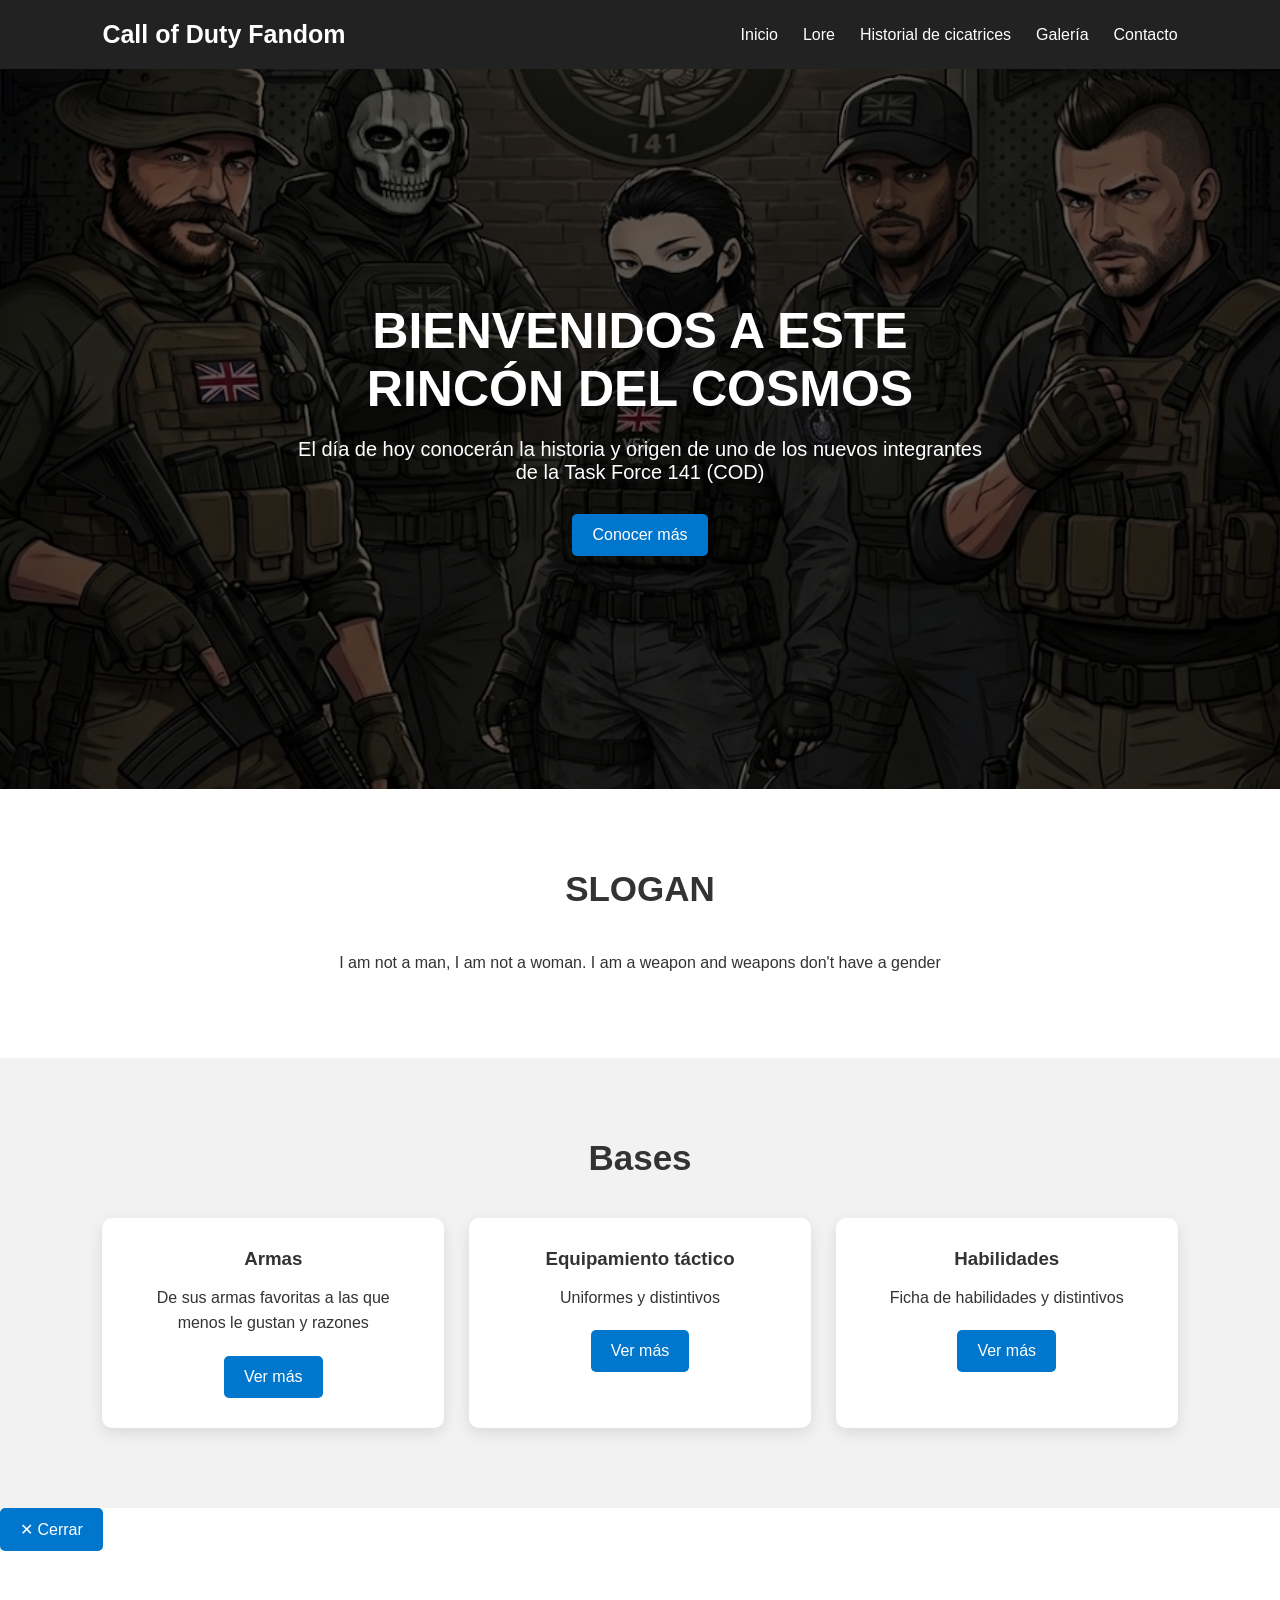
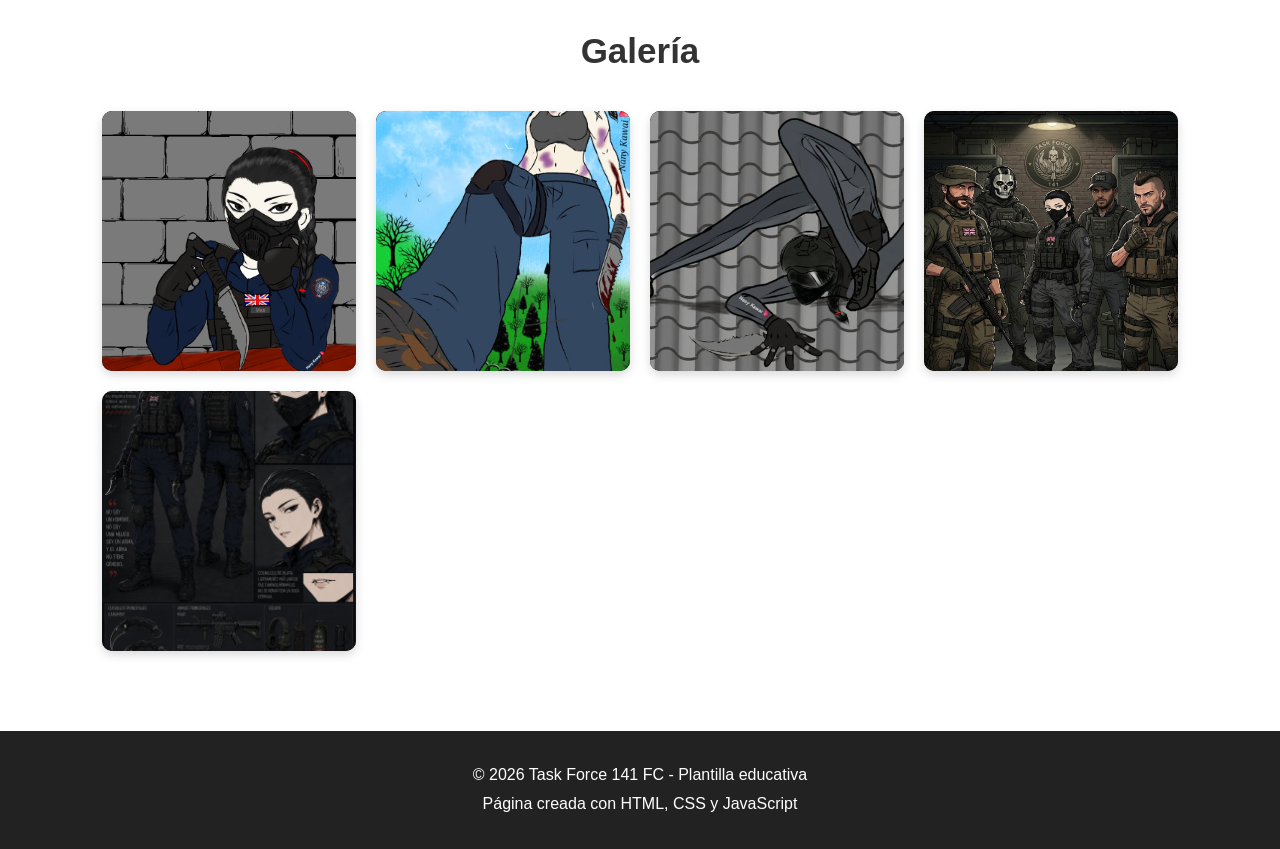
==== commit 990673e7: "Update index.html" ====
--- a/index.html
+++ b/index.html
@@ -3,24 +3,14 @@
 <head>
     <meta charset="UTF-8">
     <meta name="viewport" content="width=device-width, initial-scale=1.0">
-
     <title>Call of Duty | Plantilla Fan Character (FC)</title>
-
-    <!-- Conexión con CSS -->
     <link rel="stylesheet" href="styles.css">
 </head>
 
 <body>
 
-    <!-- =========================
-         ENCABEZADO
-    ========================== -->
     <header>
-
-        <div class="logo">
-            Call of Duty Fandom
-        </div>
-
+        <div class="logo">Call of Duty Fandom</div>
         <nav>
             <a href="#inicio">Inicio</a>
             <a href="#nosotros">Lore</a>
@@ -28,172 +18,93 @@
             <a href="#galeria">Galería</a>
             <a href="#contacto">Contacto</a>
         </nav>
-
     </header>
 
-
-    <!-- =========================
-         SECCIÓN PRINCIPAL
-    ========================== -->
     <section id="inicio" class="hero">
-
         <div class="hero-text">
-
             <h1>BIENVENIDOS A ESTE RINCÓN DEL COSMOS</h1>
-
             <p>
                 El día de hoy conocerán la historia y origen de uno de los nuevos integrantes de la Task Force 141 (COD)
             </p>
-
-            <button onclick="mostrarMensaje()">
-                Conocer más
-            </button>
-
+            <button onclick="mostrarMensaje()">Conocer más</button>
         </div>
-
     </section>
 
-
-    <!-- =========================
-         NOSOTROS
-    ========================== -->
     <section id="nosotros" class="section">
-
         <h2>SLOGAN</h2>
-
         <p class="texto-centro">
             I am not a man, I am not a woman. I am a weapon and weapons don't have a gender
         </p>
-
     </section>
 
-
-    <!-- =========================
-         Bases
-    ========================== -->
     <section id="servicios" class="section fondo">
-
         <h2>Bases</h2>
-
         <div class="cards">
 
             <div class="card">
                 <h3>Armas</h3>
-                <p>
-                    De sus armas favoritas a las que menos le gustan y razones
-                </p>
-
-                <button onclick="mostrarServicio('Servicio 01')">
-                    Ver más
-                </button>
+                <p>De sus armas favoritas a las que menos le gustan y razones</p>
+                <button onclick="mostrarServicio('armas')">Ver más</button>
             </div>
-
 
             <div class="card">
                 <h3>Equipamiento táctico</h3>
-                <p>
-                    Uniformes y distintivos
-                </p>
-
-                <button onclick="mostrarServicio('Servicio 02')">
-                    Ver más
-                </button>
+                <p>Uniformes y distintivos</p>
+                <button onclick="mostrarServicio('equipamiento')">Ver más</button>
             </div>
-
 
             <div class="card">
                 <h3>Habilidades</h3>
-                <p>
-                    Ficha de habilidades y distintivos 
-                </p>
-
-                <button onclick="mostrarServicio('Servicio 03')">
-                    Ver más
-                </button>
+                <p>Ficha de habilidades y distintivos</p>
+                <button onclick="mostrarServicio('habilidades')">Ver más</button>
             </div>
 
         </div>
-
     </section>
 
+    <section id="pantalla-detalle" class="detalle">
+        <button class="cerrar-detalle" onclick="cerrarDetalle()">✕ Cerrar</button>
+        <h2 id="titulo-detalle"></h2>
+        <div id="texto-detalle"></div>
+    </section>
 
-    <!-- =========================
-         GALERÍA
-    ========================== -->
     <section id="galeria" class="section">
-
         <h2>Galería</h2>
-
         <div class="galeria">
 
             <div class="galeria-item">
-                <img
-                    src="a.jpeg"
-                    alt="Vex - Ilustración 1"
-                    onclick="ampliarImagen(this)"
-                >
+                <img src="a.jpeg" alt="Vex - Ilustración 1" onclick="ampliarImagen(this)">
             </div>
 
             <div class="galeria-item">
-                <img
-                    src="b.jpeg"
-                    alt="Vex - Ilustración 2"
-                    onclick="ampliarImagen(this)"
-                >
+                <img src="b.jpeg" alt="Vex - Ilustración 2" onclick="ampliarImagen(this)">
             </div>
 
             <div class="galeria-item">
-                <img
-                    src="c.jpeg"
-                    alt="Vex - Ilustración 3"
-                    onclick="ampliarImagen(this)"
-                >
+                <img src="c.jpeg" alt="Vex - Ilustración 3" onclick="ampliarImagen(this)">
             </div>
 
             <div class="galeria-item">
-                <img
-                    src="taskforce141.jpg"
-                    alt="Vex con Task Force 141"
-                    onclick="ampliarImagen(this)"
-                >
+                <img src="taskforce141.jpg" alt="Vex con Task Force 141" onclick="ampliarImagen(this)">
             </div>
 
             <div class="galeria-item">
-                <img
-                    src="vex.png"
-                    alt="Vex - Ficha de Personaje"
-                    onclick="ampliarImagen(this)"
-                >
+                <img src="vex.png" alt="Vex - Ficha de Personaje" onclick="ampliarImagen(this)">
             </div>
 
         </div>
-
     </section>
 
-    <!-- Modal para ver imagen ampliada libre de recortes -->
     <div id="modal-imagen" class="modal" onclick="cerrarModal()">
         <span class="modal-close">&times;</span>
         <img class="modal-content" id="img-ampliada" alt="Vista previa ampliada">
     </div>
 
-
-    <!-- =========================
-         PIE DE PÁGINA
-    ========================== -->
     <footer>
-
-        <p>
-            © 2026 Task Force 141 FC - Plantilla educativa
-        </p>
-
-        <p>
-            Página creada con HTML, CSS y JavaScript
-        </p>
-
+        <p>© 2026 Task Force 141 FC - Plantilla educativa</p>
+        <p>Página creada con HTML, CSS y JavaScript</p>
     </footer>
 
-
-    <!-- Conexión con JavaScript -->
     <script src="script.js"></script>
 
 </body>
--- a/styles.css
+++ b/styles.css
@@ -85,7 +85,7 @@
             rgba(0, 0, 0, 0.6),
             rgba(0, 0, 0, 0.6)
         ),
-        url("https://picsum.photos/1600/900");
+        url("taskforce141.jpg");
 
     background-size: cover;
     background-position: center;
